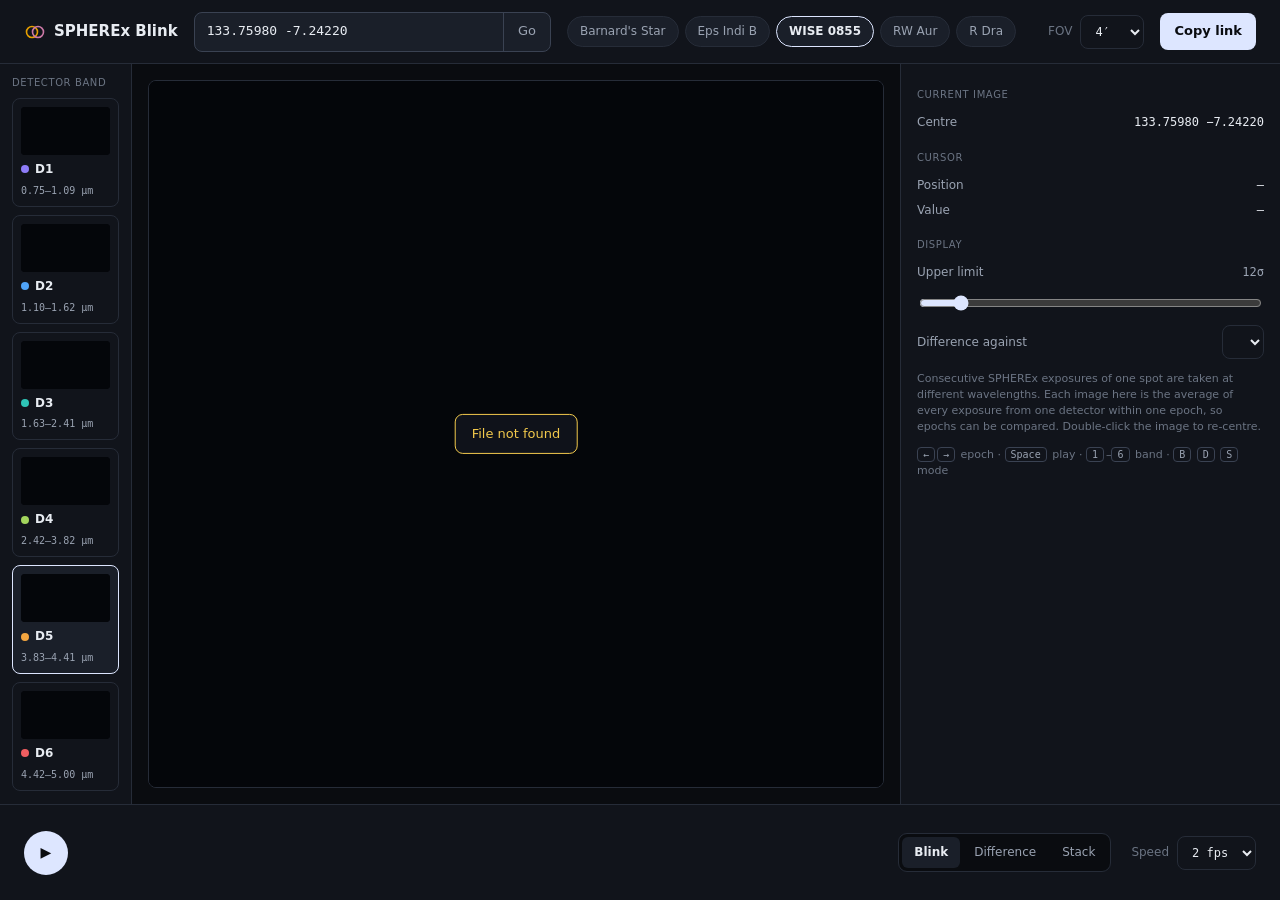
==== frontend/index.html @ 8e348a17 "Initial version of SPHEREx Blink Web tool that blinks SPHEREx epoch stacks of a sky position to reve" ====
<!doctype html>
<!-- AI-assisted code (Claude Code). -->
<html lang="en">
<head>
<meta charset="utf-8">
<meta name="viewport" content="width=device-width, initial-scale=1">
<title>SPHEREx Blink</title>
<link rel="stylesheet" href="style.css">
</head>
<body>
<header class="topbar">
  <div class="logo"><svg width="22" height="22" viewBox="0 0 22 22" fill="none" aria-hidden="true"><circle cx="8" cy="11" r="5.5" stroke="#E69F00" stroke-width="1.6"/><circle cx="14" cy="11" r="5.5" stroke="#CC79A7" stroke-width="1.6"/></svg><span>SPHEREx Blink</span></div>
  <form id="search" class="search">
    <input id="coord" type="text" spellcheck="false" autocomplete="off" aria-label="Right ascension and declination, or object name" placeholder="RA Dec (deg or hms dms) or object name">
    <button type="submit">Go</button>
  </form>
  <nav id="targets" class="chips" aria-label="Test targets"></nav>
  <div class="grow"></div>
  <label class="select">FOV
    <select id="fov">
      <option value="120">2′</option><option value="240">4′</option><option value="360">6′</option><option value="600">10′</option>
    </select>
  </label>
  <button id="copy" class="primary" type="button">Copy link</button>
</header>

<main class="body">
  <aside id="rail" class="rail" aria-label="Detector band"><h2>Detector band</h2></aside>

  <section class="viewer">
    <div id="stage" class="stage">
      <canvas id="view" aria-label="SPHEREx image"></canvas>
      <div class="overlay tl"><div id="epochLabel" class="epoch"></div><div id="subLabel" class="mono sub"></div></div>
      <div id="status" class="overlay status" role="status"></div>
      <div id="legend" class="overlay legend"></div>
    </div>
  </section>

  <aside class="panel">
    <h2>Current image</h2>
    <dl id="meta" class="kv"></dl>
    <h2>Cursor</h2>
    <dl id="cursor" class="kv"><dt>Position</dt><dd class="mono">–</dd><dt>Value</dt><dd class="mono">–</dd></dl>
    <h2>Display</h2>
    <label class="row">Upper limit <span id="hiVal" class="mono"></span>
      <input id="hi" type="range" min="4" max="80" value="12"></label>
    <label class="row">Difference against
      <select id="ref"></select></label>
    <p class="note">Consecutive SPHEREx exposures of one spot are taken at different wavelengths. Each image here is the average of every exposure from one detector within one epoch, so epochs can be compared. Double-click the image to re-centre.</p>
    <p class="note keys"><kbd>←</kbd><kbd>→</kbd> epoch · <kbd>Space</kbd> play · <kbd>1</kbd>–<kbd>6</kbd> band · <kbd>B</kbd> <kbd>D</kbd> <kbd>S</kbd> mode</p>
  </aside>
</main>

<footer class="timeline">
  <button id="play" class="play" type="button" aria-label="Play or pause">▶</button>
  <div id="track" class="track"></div>
  <div id="modes" class="seg" role="group" aria-label="Mode">
    <button data-mode="blink" type="button">Blink</button>
    <button data-mode="diff" type="button">Difference</button>
    <button data-mode="stack" type="button">Stack</button>
  </div>
  <label class="select">Speed
    <select id="fps"><option value="1">1 fps</option><option value="2" selected>2 fps</option><option value="4">4 fps</option></select>
  </label>
</footer>
<script src="app.js"></script>
</body>
</html>
---- frontend/style.css ----
/* AI-assisted code (Claude Code). Tokens mirror the Figma "Tokens" collection. */
:root {
  --bg-canvas: #0A0C10; --bg-surface: #11141B; --bg-raised: #1A1F29; --bg-sky: #04060A;
  --border: #262C38; --border-strong: #3A4252;
  --text: #E8ECF2; --text-2: #9AA3B2; --text-3: #6B7483;
  --accent: #DDE6FF; --on-accent: #0A0C10; --ok: #5FD08A; --warn: #F2C94C;
  --e0: #E69F00; --e1: #56B4E9; --e2: #CC79A7; --e3: #009E73; --e4: #F0E442; --e5: #D55E00;
  --d1: #8E7CF8; --d2: #4FA3F7; --d3: #2EC4B6; --d4: #A3D55D; --d5: #F4A640; --d6: #EF5D60;
  --mono: "JetBrains Mono", ui-monospace, "Cascadia Mono", Consolas, monospace;
}
* { box-sizing: border-box; }
html, body { height: 100%; margin: 0; }
body { display: flex; flex-direction: column; background: var(--bg-canvas); color: var(--text);
  font: 13px/1.4 Inter, "Segoe UI", system-ui, sans-serif; overflow: hidden; }
.mono { font-family: var(--mono); }
button, select, input { font: inherit; color: inherit; }
button { cursor: pointer; }
:focus-visible { outline: 2px solid var(--accent); outline-offset: 2px; }
h2 { margin: 0; font-size: 10px; font-weight: 500; letter-spacing: .06em; text-transform: uppercase; color: var(--text-3); }

.topbar { display: flex; align-items: center; gap: 16px; height: 64px; padding: 0 24px; background: var(--bg-surface); border-bottom: 1px solid var(--border); flex: none; }
.logo { display: flex; align-items: center; gap: 8px; font-weight: 600; font-size: 15px; white-space: nowrap; }
.search { display: flex; width: 400px; height: 40px; background: var(--bg-raised); border: 1px solid var(--border-strong); border-radius: 8px; overflow: hidden; }
.search input { flex: 1; min-width: 0; padding: 0 12px; background: none; border: 0; font-family: var(--mono); outline: none; }
.search input::placeholder { color: var(--text-3); font-family: Inter, "Segoe UI", system-ui, sans-serif; }
.search button { padding: 0 14px; background: none; border: 0; border-left: 1px solid var(--border-strong); color: var(--text-2); }
.chips { display: flex; gap: 6px; }
.chip { padding: 6px 12px; border-radius: 100px; background: var(--bg-raised); border: 1px solid var(--border); color: var(--text-2); font-size: 12px; font-weight: 500; white-space: nowrap; }
.chip[aria-pressed="true"] { border-color: var(--accent); color: var(--text); font-weight: 600; }
.grow { flex: 1; }
.select { display: flex; align-items: center; gap: 8px; color: var(--text-3); font-size: 12px; white-space: nowrap; }
.select select, .row select { background: var(--bg-surface); border: 1px solid var(--border); border-radius: 8px; padding: 8px 10px; font-family: var(--mono); color: var(--text); }
.primary { padding: 9px 14px; border: 0; border-radius: 8px; background: var(--accent); color: var(--on-accent); font-weight: 600; white-space: nowrap; }

.body { flex: 1; display: flex; min-height: 0; }
.rail { width: 132px; flex: none; padding: 12px; display: flex; flex-direction: column; gap: 8px; background: var(--bg-surface); border-right: 1px solid var(--border); overflow-y: auto; }
.band { display: flex; flex-direction: column; gap: 6px; padding: 8px; text-align: left; background: var(--bg-surface); border: 1px solid var(--border); border-radius: 8px; }
.band[aria-pressed="true"] { background: var(--bg-raised); border-color: var(--accent); }
.band canvas { width: 100%; height: 48px; border-radius: 4px; background: var(--bg-sky); image-rendering: pixelated; object-fit: cover; }
.band .t { display: flex; align-items: center; gap: 6px; font-weight: 600; font-size: 12px; }
.band .sw { width: 8px; height: 8px; border-radius: 50%; }
.band .r { font-family: var(--mono); font-size: 10px; color: var(--text-2); }

.viewer { flex: 1; min-width: 0; padding: 16px; display: flex; }
.stage { position: relative; flex: 1; border: 1px solid var(--border); border-radius: 8px; background: var(--bg-sky); overflow: hidden; }
.stage canvas { position: absolute; inset: 0; width: 100%; height: 100%; cursor: crosshair; }
.overlay { position: absolute; pointer-events: none; }
.tl { top: 18px; left: 20px; text-shadow: 0 1px 6px #000; }
.epoch { font-size: 28px; font-weight: 600; line-height: 1.2; }
.sub { font-size: 12px; color: var(--text-2); margin-top: 4px; }
.status { left: 50%; top: 50%; transform: translate(-50%, -50%); max-width: 70%; padding: 10px 16px; border-radius: 8px; background: #11141BEE; border: 1px solid var(--border); color: var(--text-2); text-align: center; }
.status:empty { display: none; }
.status.error { color: var(--warn); border-color: var(--warn); }
.legend { left: 20px; bottom: 16px; font-size: 11px; color: var(--text-2); text-shadow: 0 1px 6px #000; }

.panel { width: 380px; flex: none; padding: 16px; display: flex; flex-direction: column; gap: 12px; background: var(--bg-surface); border-left: 1px solid var(--border); overflow-y: auto; }
.panel h2 { margin-top: 8px; }
.kv { display: grid; grid-template-columns: auto 1fr; gap: 8px 16px; margin: 0; font-size: 12px; }
.kv dt { color: var(--text-2); }
.kv dd { margin: 0; text-align: right; }
.row { display: flex; align-items: center; justify-content: space-between; gap: 12px; font-size: 12px; color: var(--text-2); flex-wrap: wrap; }
.row input[type=range] { flex-basis: 100%; accent-color: var(--accent); }
.note { margin: 0; font-size: 11px; line-height: 16px; color: var(--text-3); }
kbd { font-family: var(--mono); font-size: 10px; padding: 1px 5px; border: 1px solid var(--border-strong); border-radius: 4px; color: var(--text-2); margin-right: 2px; }

.timeline { display: flex; align-items: center; gap: 20px; height: 96px; padding: 0 24px; background: var(--bg-surface); border-top: 1px solid var(--border); flex: none; }
.play { width: 44px; height: 44px; flex: none; border: 0; border-radius: 50%; background: var(--accent); color: var(--on-accent); font-size: 14px; }
.track { position: relative; flex: 1; height: 80px; min-width: 0; }
.track .axis { position: absolute; left: 8px; right: 8px; top: 26px; height: 2px; background: var(--border-strong); }
.track .tick { position: absolute; top: 20px; width: 1px; height: 6px; background: var(--border-strong); }
.track .tick.year { top: 14px; height: 12px; background: var(--text-3); }
.track .year-label { position: absolute; top: 0; font: 10px var(--mono); color: var(--text-3); }
.ep { position: absolute; top: 17px; transform: translateX(-50%); display: flex; flex-direction: column; align-items: center; gap: 5px; padding: 0; background: none; border: 0; white-space: nowrap; }
.ep .dot { width: 20px; height: 20px; border-radius: 50%; display: grid; place-items: center; border: 1.5px solid transparent; }
.ep .dot::after { content: ""; width: 10px; height: 10px; border-radius: 50%; background: var(--c); }
.ep[aria-pressed="true"] .dot { border-color: var(--c); }
.ep .l { font-size: 11px; font-weight: 500; color: var(--text-2); }
.ep[aria-pressed="true"] .l { color: var(--text); font-weight: 600; }
.ep .n { font: 10px var(--mono); color: var(--text-3); }
.ep.empty { opacity: .35; }
.ep.tight:not([aria-pressed="true"]) .l, .ep.tight:not([aria-pressed="true"]) .n { visibility: hidden; }
.ep.tight[aria-pressed="true"] { z-index: 1; }
.ep.tight[aria-pressed="true"] .l, .ep.tight[aria-pressed="true"] .n { background: var(--bg-surface); padding: 0 4px; }
.seg { display: flex; gap: 2px; padding: 3px; border: 1px solid var(--border); border-radius: 9px; background: var(--bg-canvas); }
.seg button { padding: 7px 12px; border: 0; border-radius: 6px; background: none; color: var(--text-2); font-size: 12px; font-weight: 500; }
.seg button[aria-pressed="true"] { background: var(--bg-raised); color: var(--text); font-weight: 600; }

body.embed .topbar, body.embed .panel, body.embed .rail { display: none; }
@media (max-width: 1100px) { .panel { display: none; } .chips { display: none; } .search { width: auto; flex: 1; } }
@media (max-width: 700px) { .rail { display: none; } .timeline { gap: 10px; padding: 0 12px; } .timeline .select { display: none; } }
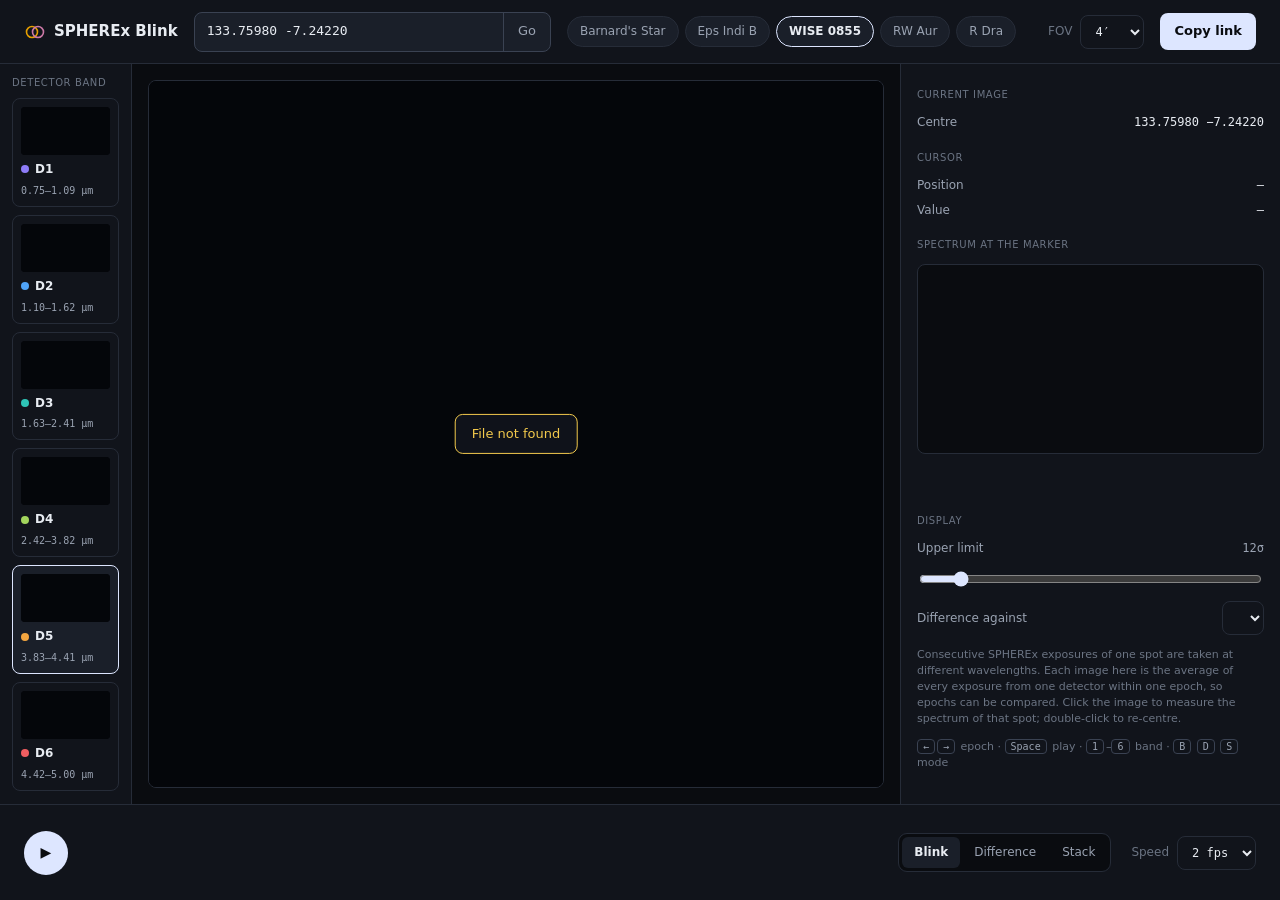
==== commit 94d52e73: "Add click-to-spectrum Clicking the image measures aperture photometry in every exposure that covers " ====
--- a/frontend/index.html
+++ b/frontend/index.html
@@ -41,12 +41,17 @@
     <dl id="meta" class="kv"></dl>
     <h2>Cursor</h2>
     <dl id="cursor" class="kv"><dt>Position</dt><dd class="mono">–</dd><dt>Value</dt><dd class="mono">–</dd></dl>
+    <h2>Spectrum at the marker</h2>
+    <canvas id="spec" class="spec" aria-label="Spectrum at the marked spot: brightness against wavelength"></canvas>
+    <p id="specHover" class="note mono">&nbsp;</p>
+    <p id="specInfo" class="note"></p>
+    <button id="specCsv" class="ghost" type="button" hidden>Download spectrum (CSV)</button>
     <h2>Display</h2>
     <label class="row">Upper limit <span id="hiVal" class="mono"></span>
       <input id="hi" type="range" min="4" max="80" value="12"></label>
     <label class="row">Difference against
       <select id="ref"></select></label>
-    <p class="note">Consecutive SPHEREx exposures of one spot are taken at different wavelengths. Each image here is the average of every exposure from one detector within one epoch, so epochs can be compared. Double-click the image to re-centre.</p>
+    <p class="note">Consecutive SPHEREx exposures of one spot are taken at different wavelengths. Each image here is the average of every exposure from one detector within one epoch, so epochs can be compared. Click the image to measure the spectrum of that spot; double-click to re-centre.</p>
     <p class="note keys"><kbd>←</kbd><kbd>→</kbd> epoch · <kbd>Space</kbd> play · <kbd>1</kbd>–<kbd>6</kbd> band · <kbd>B</kbd> <kbd>D</kbd> <kbd>S</kbd> mode</p>
   </aside>
 </main>
--- a/frontend/style.css
+++ b/frontend/style.css
@@ -60,6 +60,9 @@
 .kv dd { margin: 0; text-align: right; }
 .row { display: flex; align-items: center; justify-content: space-between; gap: 12px; font-size: 12px; color: var(--text-2); flex-wrap: wrap; }
 .row input[type=range] { flex-basis: 100%; accent-color: var(--accent); }
+.spec { width: 100%; height: 190px; flex: none; border: 1px solid var(--border); border-radius: 8px; background: var(--bg-canvas); cursor: crosshair; }
+.ghost { align-self: flex-start; padding: 6px 10px; border: 1px solid var(--border-strong); border-radius: 8px; background: none; color: var(--text-2); font-size: 12px; }
+.ghost[hidden] { display: none; }
 .note { margin: 0; font-size: 11px; line-height: 16px; color: var(--text-3); }
 kbd { font-family: var(--mono); font-size: 10px; padding: 1px 5px; border: 1px solid var(--border-strong); border-radius: 4px; color: var(--text-2); margin-right: 2px; }
 
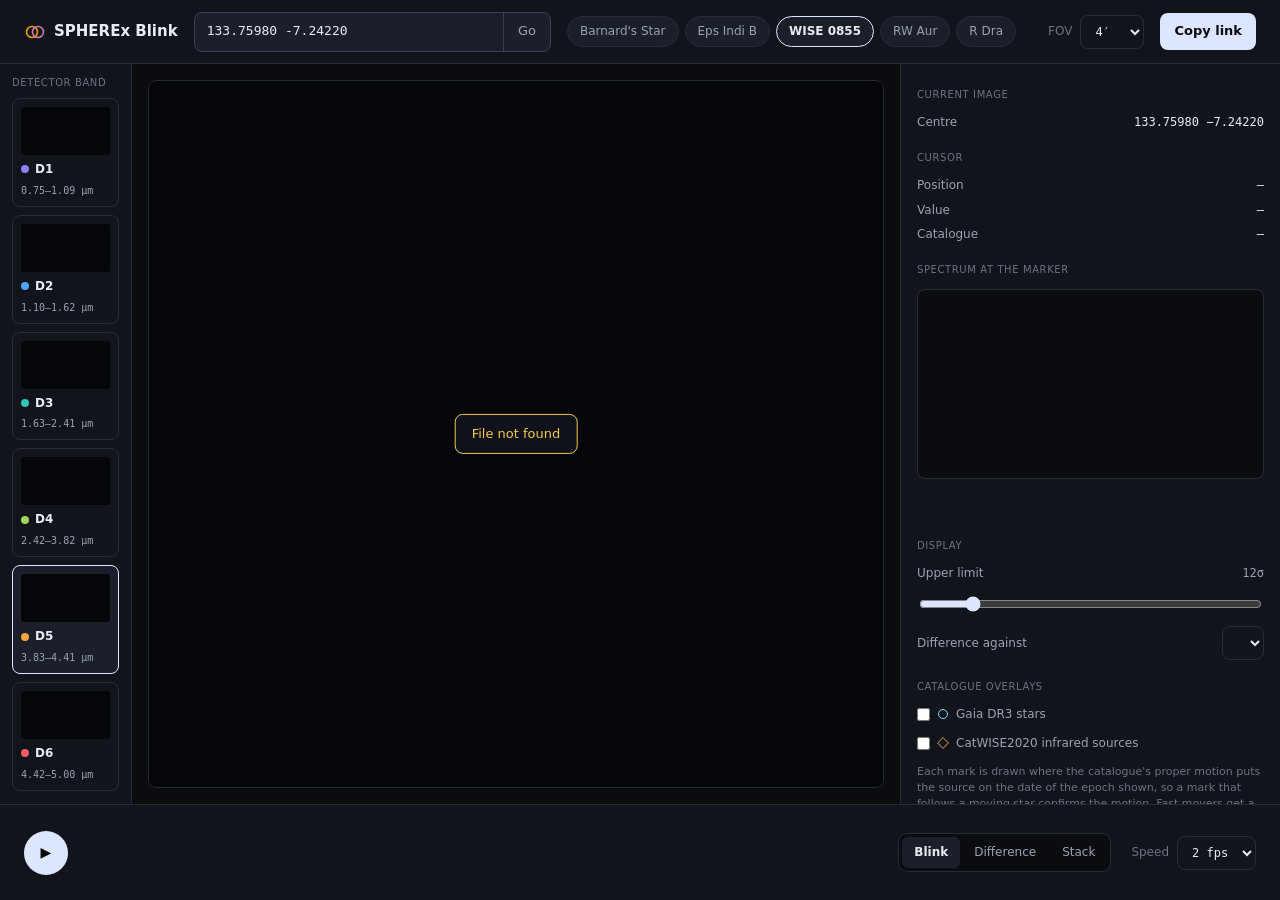
==== commit 85388d85: "Add Gaia DR3 and CatWISE2020 overlays; readable stretch for bright stars Catalogue sources are drawn" ====
--- a/frontend/index.html
+++ b/frontend/index.html
@@ -40,7 +40,7 @@
     <h2>Current image</h2>
     <dl id="meta" class="kv"></dl>
     <h2>Cursor</h2>
-    <dl id="cursor" class="kv"><dt>Position</dt><dd class="mono">–</dd><dt>Value</dt><dd class="mono">–</dd></dl>
+    <dl id="cursor" class="kv"><dt>Position</dt><dd class="mono">–</dd><dt>Value</dt><dd class="mono">–</dd><dt>Catalogue</dt><dd class="mono">–</dd></dl>
     <h2>Spectrum at the marker</h2>
     <canvas id="spec" class="spec" aria-label="Spectrum at the marked spot: brightness against wavelength"></canvas>
     <p id="specHover" class="note mono">&nbsp;</p>
@@ -48,9 +48,13 @@
     <button id="specCsv" class="ghost" type="button" hidden>Download spectrum (CSV)</button>
     <h2>Display</h2>
     <label class="row">Upper limit <span id="hiVal" class="mono"></span>
-      <input id="hi" type="range" min="4" max="80" value="12"></label>
+      <input id="hi" type="range" min="0" max="100" value="14"></label>
     <label class="row">Difference against
       <select id="ref"></select></label>
+    <h2>Catalogue overlays</h2>
+    <label class="check"><input id="ovGaia" type="checkbox" data-cat="gaia"><span class="mark gaia"></span>Gaia DR3 stars</label>
+    <label class="check"><input id="ovCatwise" type="checkbox" data-cat="catwise"><span class="mark catwise"></span>CatWISE2020 infrared sources</label>
+    <p id="ovInfo" class="note">Each mark is drawn where the catalogue's proper motion puts the source on the date of the epoch shown, so a mark that follows a moving star confirms the motion. Fast movers get a trail and a label.</p>
     <p class="note">Consecutive SPHEREx exposures of one spot are taken at different wavelengths. Each image here is the average of every exposure from one detector within one epoch, so epochs can be compared. Click the image to measure the spectrum of that spot; double-click to re-centre.</p>
     <p class="note keys"><kbd>←</kbd><kbd>→</kbd> epoch · <kbd>Space</kbd> play · <kbd>1</kbd>–<kbd>6</kbd> band · <kbd>B</kbd> <kbd>D</kbd> <kbd>S</kbd> mode</p>
   </aside>
--- a/frontend/style.css
+++ b/frontend/style.css
@@ -63,6 +63,11 @@
 .spec { width: 100%; height: 190px; flex: none; border: 1px solid var(--border); border-radius: 8px; background: var(--bg-canvas); cursor: crosshair; }
 .ghost { align-self: flex-start; padding: 6px 10px; border: 1px solid var(--border-strong); border-radius: 8px; background: none; color: var(--text-2); font-size: 12px; }
 .ghost[hidden] { display: none; }
+.check { display: flex; align-items: center; gap: 8px; font-size: 12px; color: var(--text-2); cursor: pointer; }
+.check input { accent-color: var(--accent); margin: 0; }
+.mark { width: 10px; height: 10px; flex: none; border: 1.5px solid; }
+.mark.gaia { border-radius: 50%; border-color: #7FDBFF; }
+.mark.catwise { border-color: #FFB347; transform: rotate(45deg) scale(.85); }
 .note { margin: 0; font-size: 11px; line-height: 16px; color: var(--text-3); }
 kbd { font-family: var(--mono); font-size: 10px; padding: 1px 5px; border: 1px solid var(--border-strong); border-radius: 4px; color: var(--text-2); margin-right: 2px; }
 
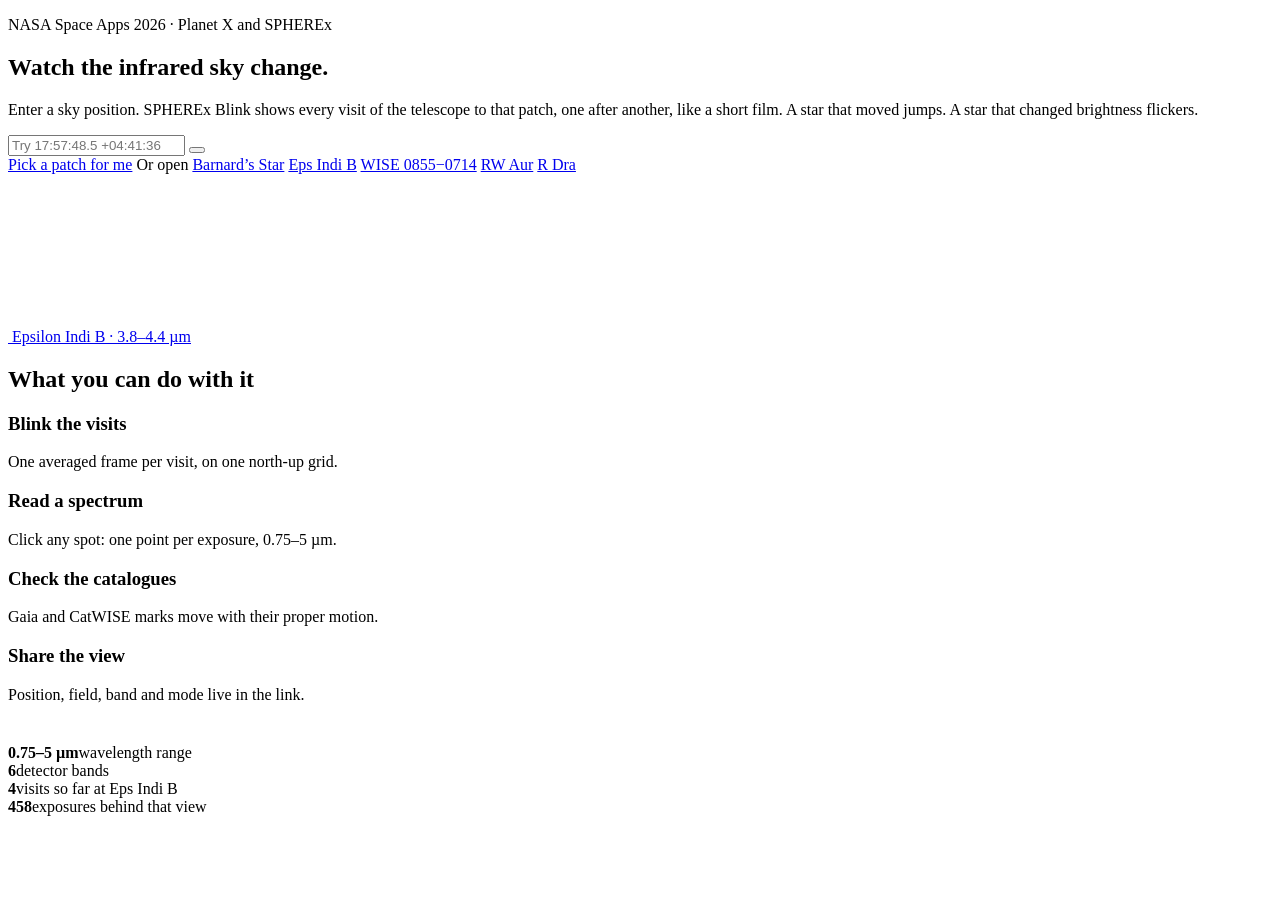
==== commit 4aac5b3e: "Add site shell, dark/light theme and sub-pages (home, targets, method, API, about, 404); tool moves " ====
--- a/frontend/index.html
+++ b/frontend/index.html
@@ -5,73 +5,64 @@
 <meta charset="utf-8">
 <meta name="viewport" content="width=device-width, initial-scale=1">
 <title>SPHEREx Blink</title>
-<link rel="stylesheet" href="style.css">
+<meta name="description" content="Enter a sky position and watch every SPHEREx visit to that patch, one after another, to spot things that move or change.">
+<script>if (/[?&]ra=/.test(location.search)) location.replace("/explore" + location.search);  // links shared before the tool moved to /explore</script>
+<link rel="preconnect" href="https://fonts.googleapis.com"><link rel="preconnect" href="https://fonts.gstatic.com" crossorigin>
+<link href="https://fonts.googleapis.com/css2?family=Inter:wght@400;500;600&family=JetBrains+Mono&display=swap" rel="stylesheet">
+<link rel="stylesheet" href="/site.css">
+<script src="/site.js"></script>
 </head>
 <body>
-<header class="topbar">
-  <div class="logo"><svg width="22" height="22" viewBox="0 0 22 22" fill="none" aria-hidden="true"><circle cx="8" cy="11" r="5.5" stroke="#E69F00" stroke-width="1.6"/><circle cx="14" cy="11" r="5.5" stroke="#CC79A7" stroke-width="1.6"/></svg><span>SPHEREx Blink</span></div>
-  <form id="search" class="search">
-    <input id="coord" type="text" spellcheck="false" autocomplete="off" aria-label="Right ascension and declination, or object name" placeholder="RA Dec (deg or hms dms) or object name">
-    <button type="submit">Go</button>
-  </form>
-  <nav id="targets" class="chips" aria-label="Test targets"></nav>
-  <div class="grow"></div>
-  <label class="select">FOV
-    <select id="fov">
-      <option value="120">2′</option><option value="240">4′</option><option value="360">6′</option><option value="600">10′</option>
-    </select>
-  </label>
-  <button id="copy" class="primary" type="button">Copy link</button>
-</header>
+<site-header></site-header>
+<main>
+  <section class="hero wrap">
+    <div class="pitch">
+      <p class="t-micro c-3">NASA Space Apps 2026 · Planet X and SPHEREx</p>
+      <h1 class="t-display">Watch the infrared sky change.</h1>
+      <p class="t-lead c-2">Enter a sky position. SPHEREx Blink shows every visit of the telescope to that patch, one after another, like a short film. A star that moved jumps. A star that changed brightness flickers.</p>
+      <form class="searchbar" action="/explore" role="search">
+        <input name="q" type="text" spellcheck="false" autocomplete="off" required placeholder="Try 17:57:48.5 +04:41:36" aria-label="Right ascension and declination, or an object name">
+        <button type="submit" aria-label="Open this position"><x-ico name="arrow" size="16"></x-ico></button>
+      </form>
+      <div class="try">
+        <a class="pill sm" href="/explore?pick=1"><x-ico name="refresh" size="14"></x-ico>Pick a patch for me</a>
+        <span class="t-caption c-3">Or open</span>
+        <a class="chip" href="/explore?ra=269.4463&dec=4.768&det=2">Barnard’s Star</a>
+        <a class="chip" href="/explore?ra=331.096&dec=-56.801&det=5">Eps Indi B</a>
+        <a class="chip" href="/explore?ra=133.7598&dec=-7.2422&det=5">WISE 0855−0714</a>
+        <a class="chip" href="/explore?ra=76.9563&dec=30.4014&det=3">RW Aur</a>
+        <a class="chip" href="/explore?ra=248.1675&dec=66.755&det=3">R Dra</a>
+      </div>
+    </div>
+    <a class="preview sky" id="preview" href="/explore?ra=331.096&dec=-56.801&det=5" aria-label="Epsilon Indi B in SPHEREx band D5, one frame per visit. Open in Explore.">
+      <canvas id="pv"></canvas>
+      <div class="scrim"></div>
+      <div class="lab"><b id="pvEpoch">&nbsp;</b><span class="t-mono c-2">Epsilon Indi B · 3.8–4.4 µm</span></div>
+      <div class="visits" id="pvVisits" hidden></div>
+    </a>
+  </section>
 
-<main class="body">
-  <aside id="rail" class="rail" aria-label="Detector band"><h2>Detector band</h2></aside>
-
-  <section class="viewer">
-    <div id="stage" class="stage">
-      <canvas id="view" aria-label="SPHEREx image"></canvas>
-      <div class="overlay tl"><div id="epochLabel" class="epoch"></div><div id="subLabel" class="mono sub"></div></div>
-      <div id="status" class="overlay status" role="status"></div>
-      <div id="legend" class="overlay legend"></div>
+  <section class="sec wrap">
+    <h2 class="t-title">What you can do with it</h2>
+    <div class="cards4">
+      <div class="glow"><span class="ib"><x-ico name="play" size="18"></x-ico></span><div><h3 class="t-title">Blink the visits</h3><p class="t-body c-2">One averaged frame per visit, on one north-up grid.</p></div></div>
+      <div class="glow"><span class="ib"><x-ico name="chart" size="18"></x-ico></span><div><h3 class="t-title">Read a spectrum</h3><p class="t-body c-2">Click any spot: one point per exposure, 0.75–5 µm.</p></div></div>
+      <div class="glow"><span class="ib"><x-ico name="layers" size="18"></x-ico></span><div><h3 class="t-title">Check the catalogues</h3><p class="t-body c-2">Gaia and CatWISE marks move with their proper motion.</p></div></div>
+      <div class="glow"><span class="ib"><x-ico name="link" size="18"></x-ico></span><div><h3 class="t-title">Share the view</h3><p class="t-body c-2">Position, field, band and mode live in the link.</p></div></div>
     </div>
   </section>
 
-  <aside class="panel">
-    <h2>Current image</h2>
-    <dl id="meta" class="kv"></dl>
-    <h2>Cursor</h2>
-    <dl id="cursor" class="kv"><dt>Position</dt><dd class="mono">–</dd><dt>Value</dt><dd class="mono">–</dd><dt>Catalogue</dt><dd class="mono">–</dd></dl>
-    <h2>Spectrum at the marker</h2>
-    <canvas id="spec" class="spec" aria-label="Spectrum at the marked spot: brightness against wavelength"></canvas>
-    <p id="specHover" class="note mono">&nbsp;</p>
-    <p id="specInfo" class="note"></p>
-    <button id="specCsv" class="ghost" type="button" hidden>Download spectrum (CSV)</button>
-    <h2>Display</h2>
-    <label class="row">Upper limit <span id="hiVal" class="mono"></span>
-      <input id="hi" type="range" min="0" max="100" value="14"></label>
-    <label class="row">Difference against
-      <select id="ref"></select></label>
-    <h2>Catalogue overlays</h2>
-    <label class="check"><input id="ovGaia" type="checkbox" data-cat="gaia"><span class="mark gaia"></span>Gaia DR3 stars</label>
-    <label class="check"><input id="ovCatwise" type="checkbox" data-cat="catwise"><span class="mark catwise"></span>CatWISE2020 infrared sources</label>
-    <p id="ovInfo" class="note">Each mark is drawn where the catalogue's proper motion puts the source on the date of the epoch shown, so a mark that follows a moving star confirms the motion. Fast movers get a trail and a label.</p>
-    <p class="note">Consecutive SPHEREx exposures of one spot are taken at different wavelengths. Each image here is the average of every exposure from one detector within one epoch, so epochs can be compared. Click the image to measure the spectrum of that spot; double-click to re-centre.</p>
-    <p class="note keys"><kbd>←</kbd><kbd>→</kbd> epoch · <kbd>Space</kbd> play · <kbd>1</kbd>–<kbd>6</kbd> band · <kbd>B</kbd> <kbd>D</kbd> <kbd>S</kbd> mode</p>
-  </aside>
+  <section class="wrap" style="padding-block: 24px 48px">
+    <div class="card facts">
+      <div><b class="t-heading">0.75–5 µm</b><span class="t-caption c-3">wavelength range</span></div>
+      <div><b class="t-heading">6</b><span class="t-caption c-3">detector bands</span></div>
+      <div><b class="t-heading" id="fVisits">4</b><span class="t-caption c-3">visits so far at Eps Indi B</span></div>
+      <div><b class="t-heading" id="fFrames">458</b><span class="t-caption c-3">exposures behind that view</span></div>
+    </div>
+  </section>
 </main>
-
-<footer class="timeline">
-  <button id="play" class="play" type="button" aria-label="Play or pause">▶</button>
-  <div id="track" class="track"></div>
-  <div id="modes" class="seg" role="group" aria-label="Mode">
-    <button data-mode="blink" type="button">Blink</button>
-    <button data-mode="diff" type="button">Difference</button>
-    <button data-mode="stack" type="button">Stack</button>
-  </div>
-  <label class="select">Speed
-    <select id="fps"><option value="1">1 fps</option><option value="2" selected>2 fps</option><option value="4">4 fps</option></select>
-  </label>
-</footer>
-<script src="app.js"></script>
+<site-footer></site-footer>
+<script src="/sky.js"></script>
+<script src="/home.js"></script>
 </body>
 </html>
